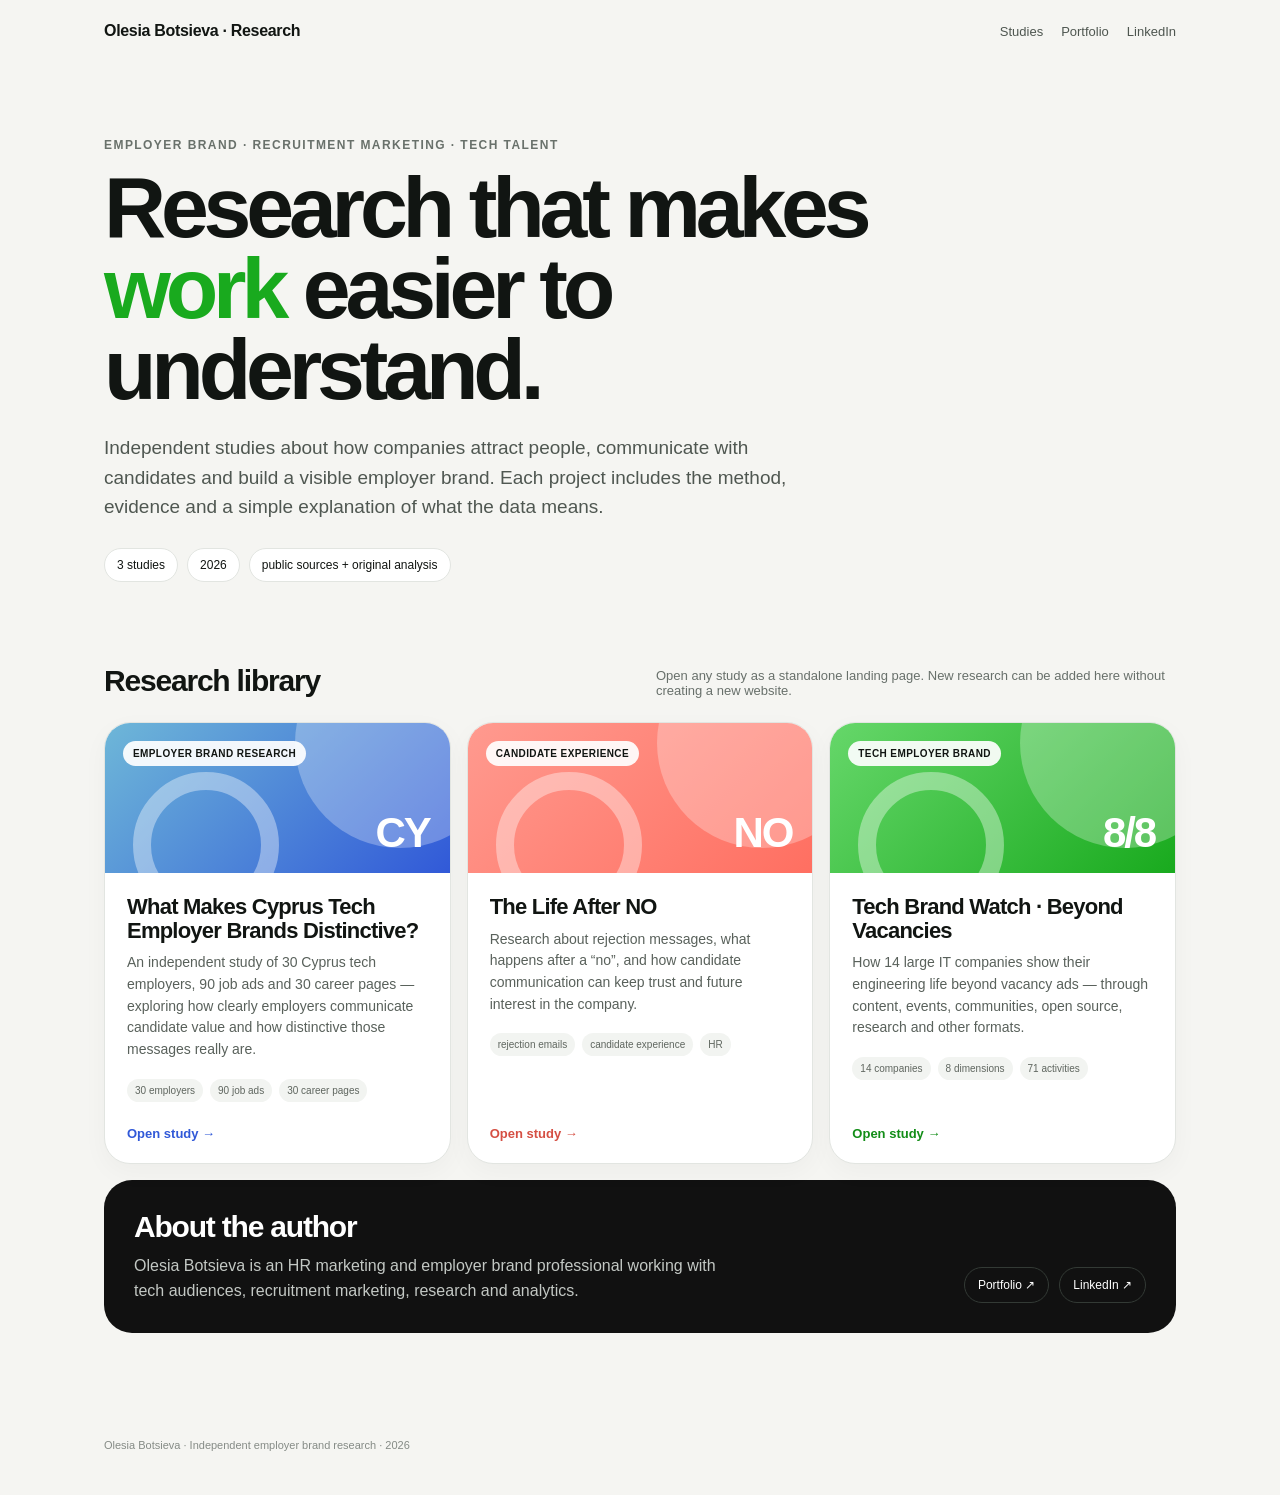
==== index.html @ 3e9462a6 "Update Cyprus research card title and summary" ====
<!doctype html>
<html lang="en">
<head>
<meta charset="utf-8">
<meta name="viewport" content="width=device-width,initial-scale=1,viewport-fit=cover">
<title>Olesia Botsieva — Employer Brand Research</title>
<meta name="description" content="Independent research by Olesia Botsieva on employer brand, recruitment marketing, candidate experience and tech talent.">
<style>
:root{
  --bg:#f5f5f2;--surface:#fff;--ink:#111512;--muted:#68706b;--line:#e2e5e1;
  --green:#19aa1e;--blue:#3159d8;--coral:#ff6f61;--shadow:0 18px 50px rgba(0,0,0,.07)
}
*{box-sizing:border-box}
html{scroll-behavior:smooth}
body{margin:0;font-family:Inter,ui-sans-serif,-apple-system,BlinkMacSystemFont,"Segoe UI",Roboto,Arial,sans-serif;background:var(--bg);color:var(--ink)}
a{text-decoration:none;color:inherit}
.wrap{max-width:1120px;margin:auto;padding:0 24px}
header{padding:22px 0}
.nav{display:flex;align-items:center;gap:20px}
.brand{font-weight:850;letter-spacing:-.02em}
.nav-links{margin-left:auto;display:flex;gap:18px;font-size:13px;color:#4e5650}
.hero{padding:76px 0 54px}
.kicker{font-size:12px;font-weight:850;letter-spacing:.12em;text-transform:uppercase;color:#69716b}
h1{font-size:clamp(46px,8vw,86px);line-height:.94;letter-spacing:-.06em;margin:15px 0 24px;max-width:900px}
h1 em{font-style:normal;color:var(--green)}
.lead{font-size:19px;line-height:1.55;color:#4f5751;max-width:720px}
.meta{display:flex;gap:9px;flex-wrap:wrap;margin-top:26px}
.meta span{background:#fff;border:1px solid var(--line);border-radius:999px;padding:9px 12px;font-size:12px}
.section{padding:28px 0 78px}
.section-head{display:flex;justify-content:space-between;align-items:end;gap:24px;margin-bottom:24px}
.section-head h2{font-size:30px;letter-spacing:-.04em;margin:0}
.section-head p{margin:0;color:var(--muted);font-size:13px;max-width:520px}
.grid{display:grid;grid-template-columns:repeat(3,1fr);gap:16px}
.card{background:var(--surface);border:1px solid var(--line);border-radius:26px;overflow:hidden;box-shadow:0 8px 26px rgba(0,0,0,.035);transition:.2s ease;display:flex;flex-direction:column;min-height:380px}
.card:hover{transform:translateY(-4px);box-shadow:var(--shadow)}
.visual{height:150px;position:relative;overflow:hidden}
.visual:before,.visual:after{content:"";position:absolute;border-radius:50%}
.visual:before{width:210px;height:210px;right:-55px;top:-85px;background:rgba(255,255,255,.28)}
.visual:after{width:110px;height:110px;left:28px;bottom:-45px;border:18px solid rgba(255,255,255,.38)}
.cyprus .visual{background:linear-gradient(135deg,#6eb7d8,#3159d8)}
.no .visual{background:linear-gradient(135deg,#ff9a8f,#ff6f61)}
.tech .visual{background:linear-gradient(135deg,#66d76a,#19aa1e)}
.visual .tag{position:absolute;left:18px;top:18px;padding:7px 10px;border-radius:999px;background:rgba(255,255,255,.92);font-size:10px;font-weight:850;letter-spacing:.04em;text-transform:uppercase}
.visual .mark{position:absolute;right:20px;bottom:16px;color:#fff;font-size:42px;font-weight:900;letter-spacing:-.05em}
.body{padding:22px;display:flex;flex-direction:column;flex:1}
.body h3{font-size:22px;line-height:1.08;letter-spacing:-.035em;margin:0 0 10px}
.body p{font-size:14px;line-height:1.55;color:#59615b;margin:0}
.stats{display:flex;gap:7px;flex-wrap:wrap;margin-top:18px}
.stats span{font-size:10px;background:#f2f4f1;border-radius:999px;padding:6px 8px;color:#5f665f}
.open{margin-top:auto;padding-top:24px;font-size:13px;font-weight:850}
.cyprus .open{color:var(--blue)} .no .open{color:#d54f43} .tech .open{color:#128d17}
.about{margin-top:16px;background:#111;color:#fff;border-radius:28px;padding:30px;display:grid;grid-template-columns:1.2fr .8fr;gap:30px;align-items:end}
.about h2{font-size:30px;letter-spacing:-.04em;margin:0 0 10px}
.about p{margin:0;color:#c3c8c4;line-height:1.55}
.about-links{display:flex;gap:10px;justify-content:flex-end;flex-wrap:wrap}
.about-links a{border:1px solid #333a35;border-radius:999px;padding:10px 13px;font-size:12px}
footer{padding:28px 0 44px;color:#858b86;font-size:11px}
@media(max-width:820px){.grid{grid-template-columns:1fr}.card{min-height:auto}.about{grid-template-columns:1fr}.about-links{justify-content:flex-start}.hero{padding-top:50px}}
@media(max-width:560px){.wrap{padding:0 16px}.nav-links{display:none}.hero{padding:44px 0 38px}h1{font-size:48px}.lead{font-size:16px}.section-head{align-items:flex-start;flex-direction:column}.section{padding-bottom:54px}.visual{height:125px}}
</style>
</head>
<body>
<header><div class="wrap nav"><div class="brand">Olesia Botsieva · Research</div><div class="nav-links"><a href="#studies">Studies</a><a href="https://olesia.work/" target="_blank" rel="noopener">Portfolio</a><a href="https://www.linkedin.com/in/olesruss/" target="_blank" rel="noopener">LinkedIn</a></div></div></header>

<main>
<section class="hero"><div class="wrap">
  <div class="kicker">Employer Brand · Recruitment Marketing · Tech Talent</div>
  <h1>Research that makes <em>work</em> easier to understand.</h1>
  <p class="lead">Independent studies about how companies attract people, communicate with candidates and build a visible employer brand. Each project includes the method, evidence and a simple explanation of what the data means.</p>
  <div class="meta"><span>3 studies</span><span>2026</span><span>public sources + original analysis</span></div>
</div></section>

<section class="section" id="studies"><div class="wrap">
  <div class="section-head"><div><h2>Research library</h2></div><p>Open any study as a standalone landing page. New research can be added here without creating a new website.</p></div>
  <div class="grid">
    <a class="card cyprus" href="./cyprus-tech-evp/">
      <div class="visual"><span class="tag">Employer Brand Research</span><span class="mark">CY</span></div>
      <div class="body">
        <h3>What Makes Cyprus Tech Employer Brands Distinctive?</h3>
        <p>An independent study of 30 Cyprus tech employers, 90 job ads and 30 career pages — exploring how clearly employers communicate candidate value and how distinctive those messages really are.</p>
        <div class="stats"><span>30 employers</span><span>90 job ads</span><span>30 career pages</span></div>
        <div class="open">Open study →</div>
      </div>
    </a>

    <a class="card no" href="./life-after-no/">
      <div class="visual"><span class="tag">Candidate Experience</span><span class="mark">NO</span></div>
      <div class="body">
        <h3>The Life After NO</h3>
        <p>Research about rejection messages, what happens after a “no”, and how candidate communication can keep trust and future interest in the company.</p>
        <div class="stats"><span>rejection emails</span><span>candidate experience</span><span>HR</span></div>
        <div class="open">Open study →</div>
      </div>
    </a>

    <a class="card tech" href="./tech-brand-watch/">
      <div class="visual"><span class="tag">Tech Employer Brand</span><span class="mark">8/8</span></div>
      <div class="body">
        <h3>Tech Brand Watch · Beyond Vacancies</h3>
        <p>How 14 large IT companies show their engineering life beyond vacancy ads — through content, events, communities, open source, research and other formats.</p>
        <div class="stats"><span>14 companies</span><span>8 dimensions</span><span>71 activities</span></div>
        <div class="open">Open study →</div>
      </div>
    </a>
  </div>

  <div class="about">
    <div><h2>About the author</h2><p>Olesia Botsieva is an HR marketing and employer brand professional working with tech audiences, recruitment marketing, research and analytics.</p></div>
    <div class="about-links"><a href="https://olesia.work/" target="_blank" rel="noopener">Portfolio ↗</a><a href="https://www.linkedin.com/in/olesruss/" target="_blank" rel="noopener">LinkedIn ↗</a></div>
  </div>
</div></section>
</main>

<footer><div class="wrap">Olesia Botsieva · Independent employer brand research · 2026</div></footer>
</body>
</html>
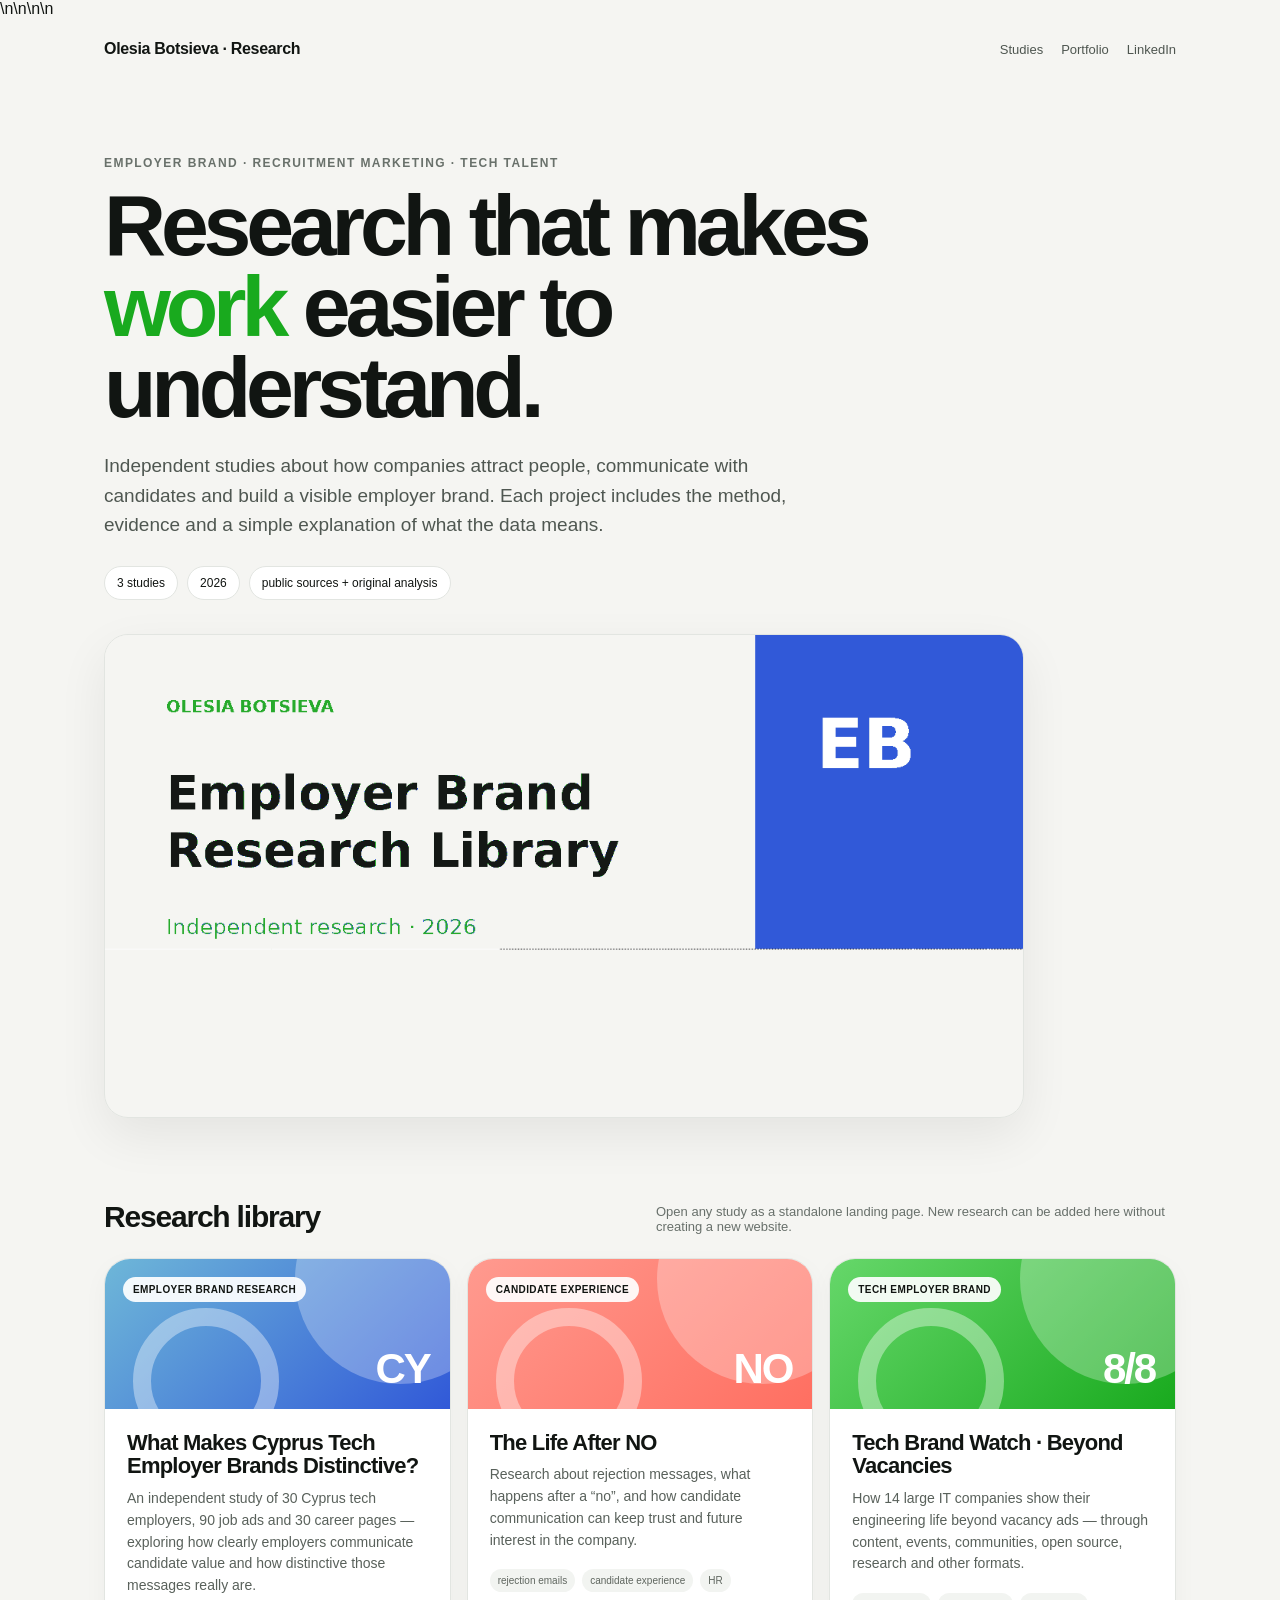
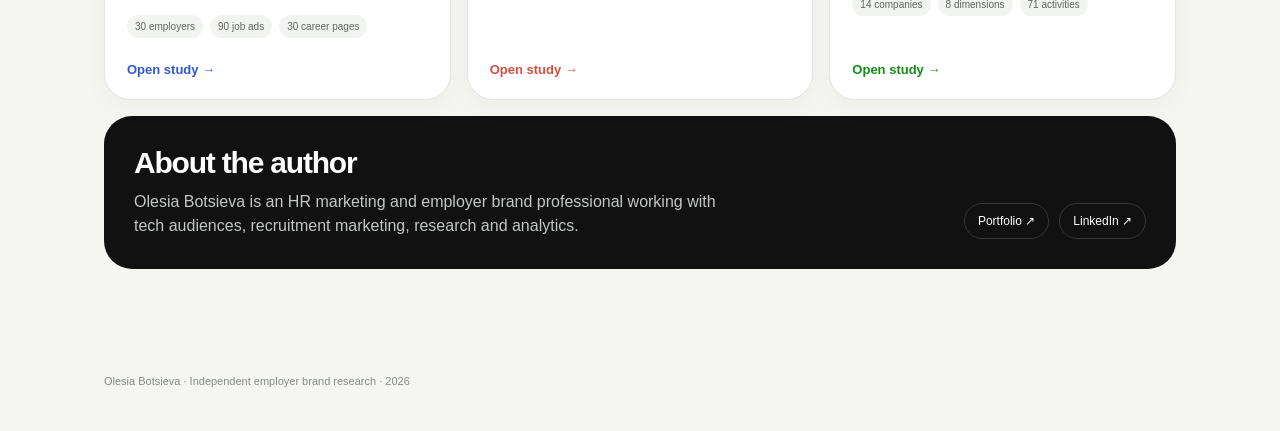
==== commit 5abcc4c8: "Use local research cover on hub and social previews" ====
--- a/index.html
+++ b/index.html
@@ -4,7 +4,17 @@
 <meta charset="utf-8">
 <meta name="viewport" content="width=device-width,initial-scale=1,viewport-fit=cover">
 <title>Olesia Botsieva — Employer Brand Research</title>
-<meta name="description" content="Independent research by Olesia Botsieva on employer brand, recruitment marketing, candidate experience and tech talent.">
+<meta name="description" content="Independent research by Olesia Botsieva on employer branding, recruitment marketing, candidate experience and tech talent.">
+<link rel="canonical" href="https://olesiabositi-hub.github.io/research/">
+<meta property="og:type" content="website">
+<meta property="og:url" content="https://olesiabositi-hub.github.io/research/">
+<meta property="og:title" content="Olesia Botsieva — Employer Brand Research">
+<meta property="og:description" content="Independent studies on employer branding, recruitment marketing, candidate experience and tech talent — with open methodology, evidence and practical insights.">
+<meta property="og:image" content="https://olesiabositi-hub.github.io/research/assets/research-library-social.png">\n<meta property="og:image:secure_url" content="https://olesiabositi-hub.github.io/research/assets/research-library-social.png">\n<meta property="og:image:type" content="image/png">\n<meta property="og:image:width" content="1200">\n<meta property="og:image:height" content="630">
+<meta name="twitter:card" content="summary_large_image">
+<meta name="twitter:title" content="Olesia Botsieva — Employer Brand Research">
+<meta name="twitter:description" content="Independent studies on employer branding, recruitment marketing, candidate experience and tech talent.">
+<meta name="twitter:image" content="https://olesiabositi-hub.github.io/research/assets/research-library-social.png">
 <style>
 :root{
   --bg:#f5f5f2;--surface:#fff;--ink:#111512;--muted:#68706b;--line:#e2e5e1;
@@ -19,7 +29,7 @@
 .nav{display:flex;align-items:center;gap:20px}
 .brand{font-weight:850;letter-spacing:-.02em}
 .nav-links{margin-left:auto;display:flex;gap:18px;font-size:13px;color:#4e5650}
-.hero{padding:76px 0 54px}
+.hero{padding:76px 0 54px}.hero-cover{margin-top:34px;max-width:920px}.hero-cover img{display:block;width:100%;height:auto;border-radius:24px;border:1px solid var(--line);box-shadow:var(--shadow)}
 .kicker{font-size:12px;font-weight:850;letter-spacing:.12em;text-transform:uppercase;color:#69716b}
 h1{font-size:clamp(46px,8vw,86px);line-height:.94;letter-spacing:-.06em;margin:15px 0 24px;max-width:900px}
 h1 em{font-style:normal;color:var(--green)}
@@ -67,7 +77,7 @@
   <div class="kicker">Employer Brand · Recruitment Marketing · Tech Talent</div>
   <h1>Research that makes <em>work</em> easier to understand.</h1>
   <p class="lead">Independent studies about how companies attract people, communicate with candidates and build a visible employer brand. Each project includes the method, evidence and a simple explanation of what the data means.</p>
-  <div class="meta"><span>3 studies</span><span>2026</span><span>public sources + original analysis</span></div>
+  <div class="meta"><span>3 studies</span><span>2026</span><span>public sources + original analysis</span></div><div class="hero-cover"><img src="./assets/research-library-social.png" width="1200" height="630" alt="Olesia Botsieva Employer Brand Research Library cover"></div>
 </div></section>
 
 <section class="section" id="studies"><div class="wrap">
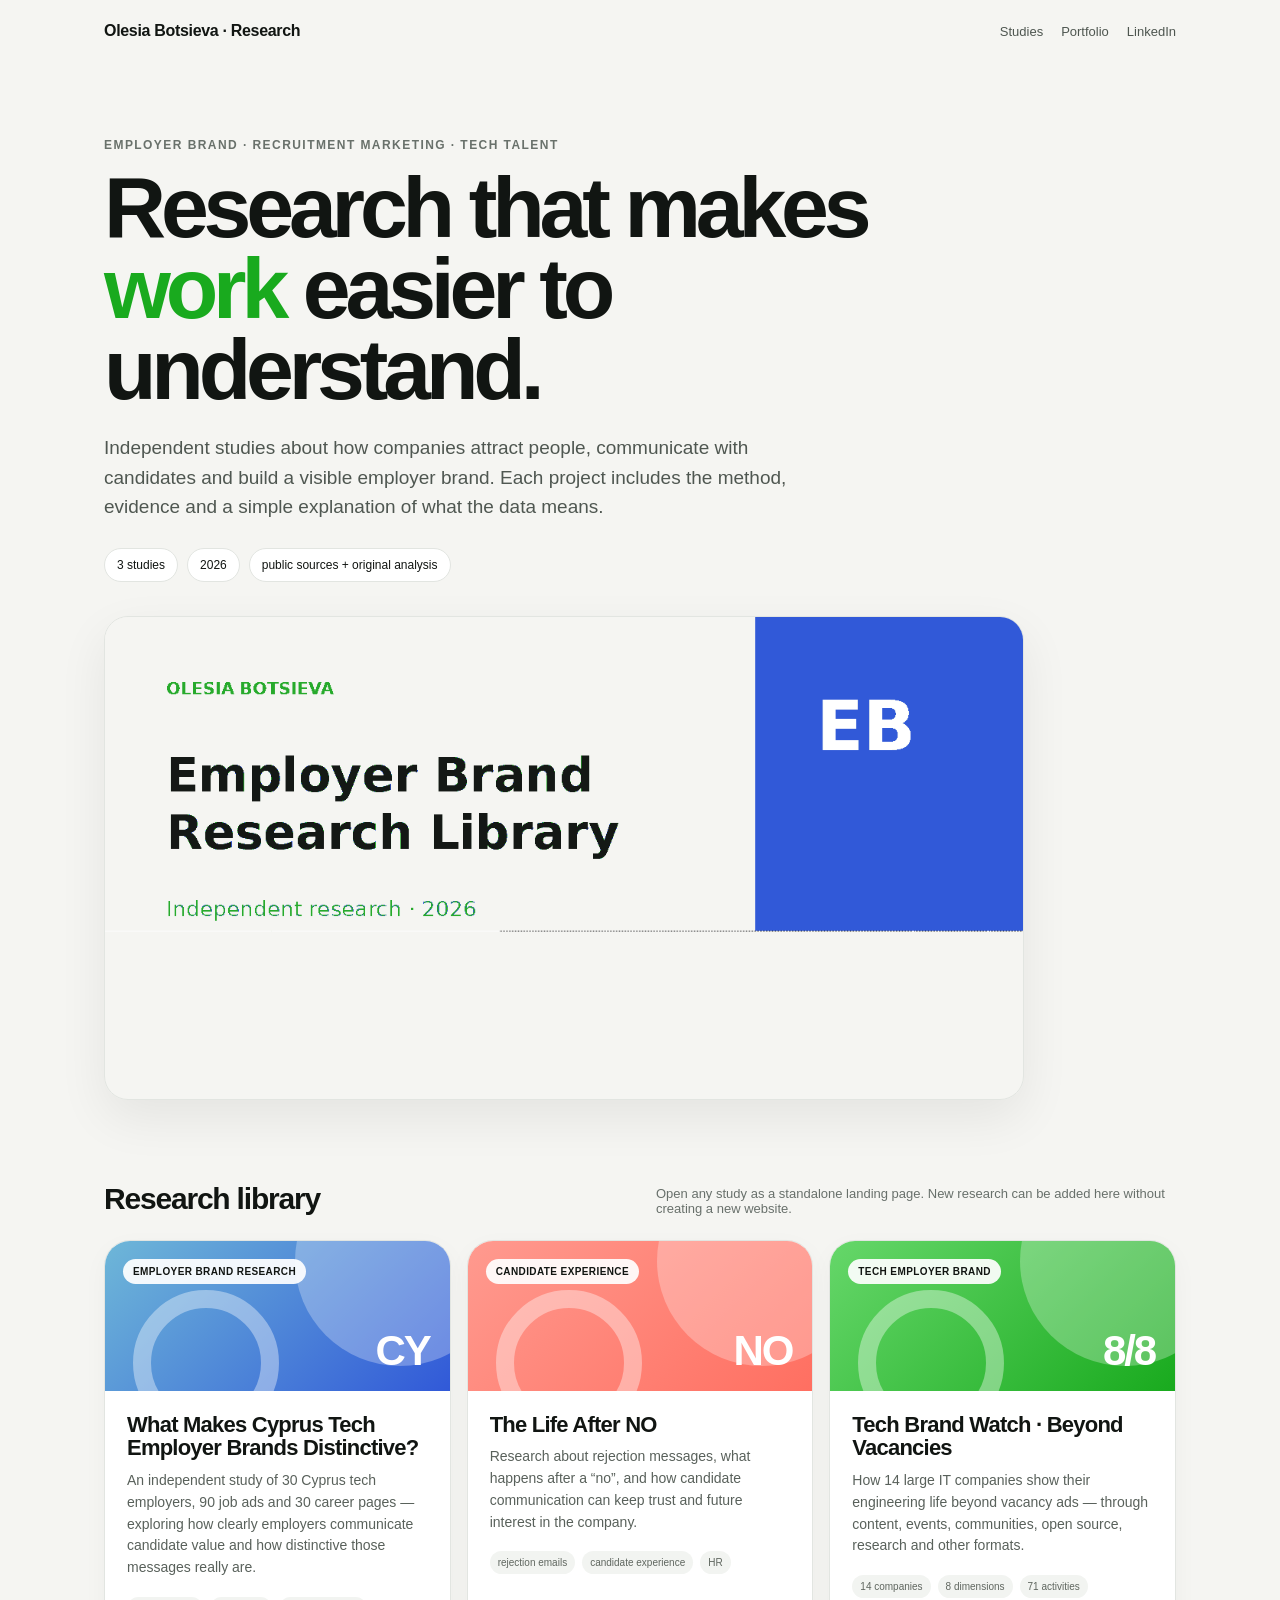
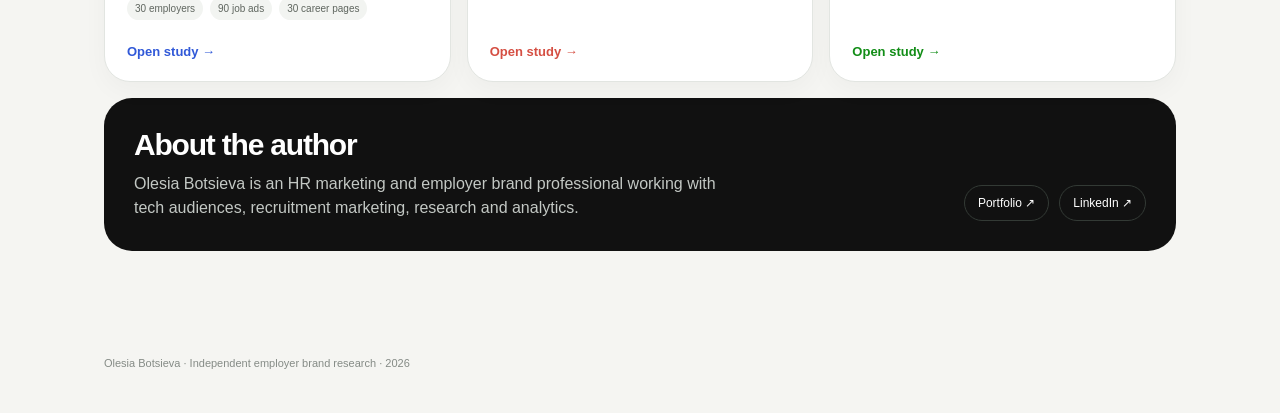
==== commit c0babd7e: "Fix escaped newlines and social preview metadata" ====
--- a/index.html
+++ b/index.html
@@ -10,7 +10,12 @@
 <meta property="og:url" content="https://olesiabositi-hub.github.io/research/">
 <meta property="og:title" content="Olesia Botsieva — Employer Brand Research">
 <meta property="og:description" content="Independent studies on employer branding, recruitment marketing, candidate experience and tech talent — with open methodology, evidence and practical insights.">
-<meta property="og:image" content="https://olesiabositi-hub.github.io/research/assets/research-library-social.png">\n<meta property="og:image:secure_url" content="https://olesiabositi-hub.github.io/research/assets/research-library-social.png">\n<meta property="og:image:type" content="image/png">\n<meta property="og:image:width" content="1200">\n<meta property="og:image:height" content="630">
+<meta property="og:image" content="https://olesiabositi-hub.github.io/research/assets/research-library-social.png">
+<meta property="og:image:secure_url" content="https://olesiabositi-hub.github.io/research/assets/research-library-social.png">
+<meta property="og:image:type" content="image/png">
+<meta property="og:image:width" content="1200">
+<meta property="og:image:height" content="630">
+<meta property="og:image:alt" content="Olesia Botsieva Employer Brand Research Library">
 <meta name="twitter:card" content="summary_large_image">
 <meta name="twitter:title" content="Olesia Botsieva — Employer Brand Research">
 <meta name="twitter:description" content="Independent studies on employer branding, recruitment marketing, candidate experience and tech talent.">
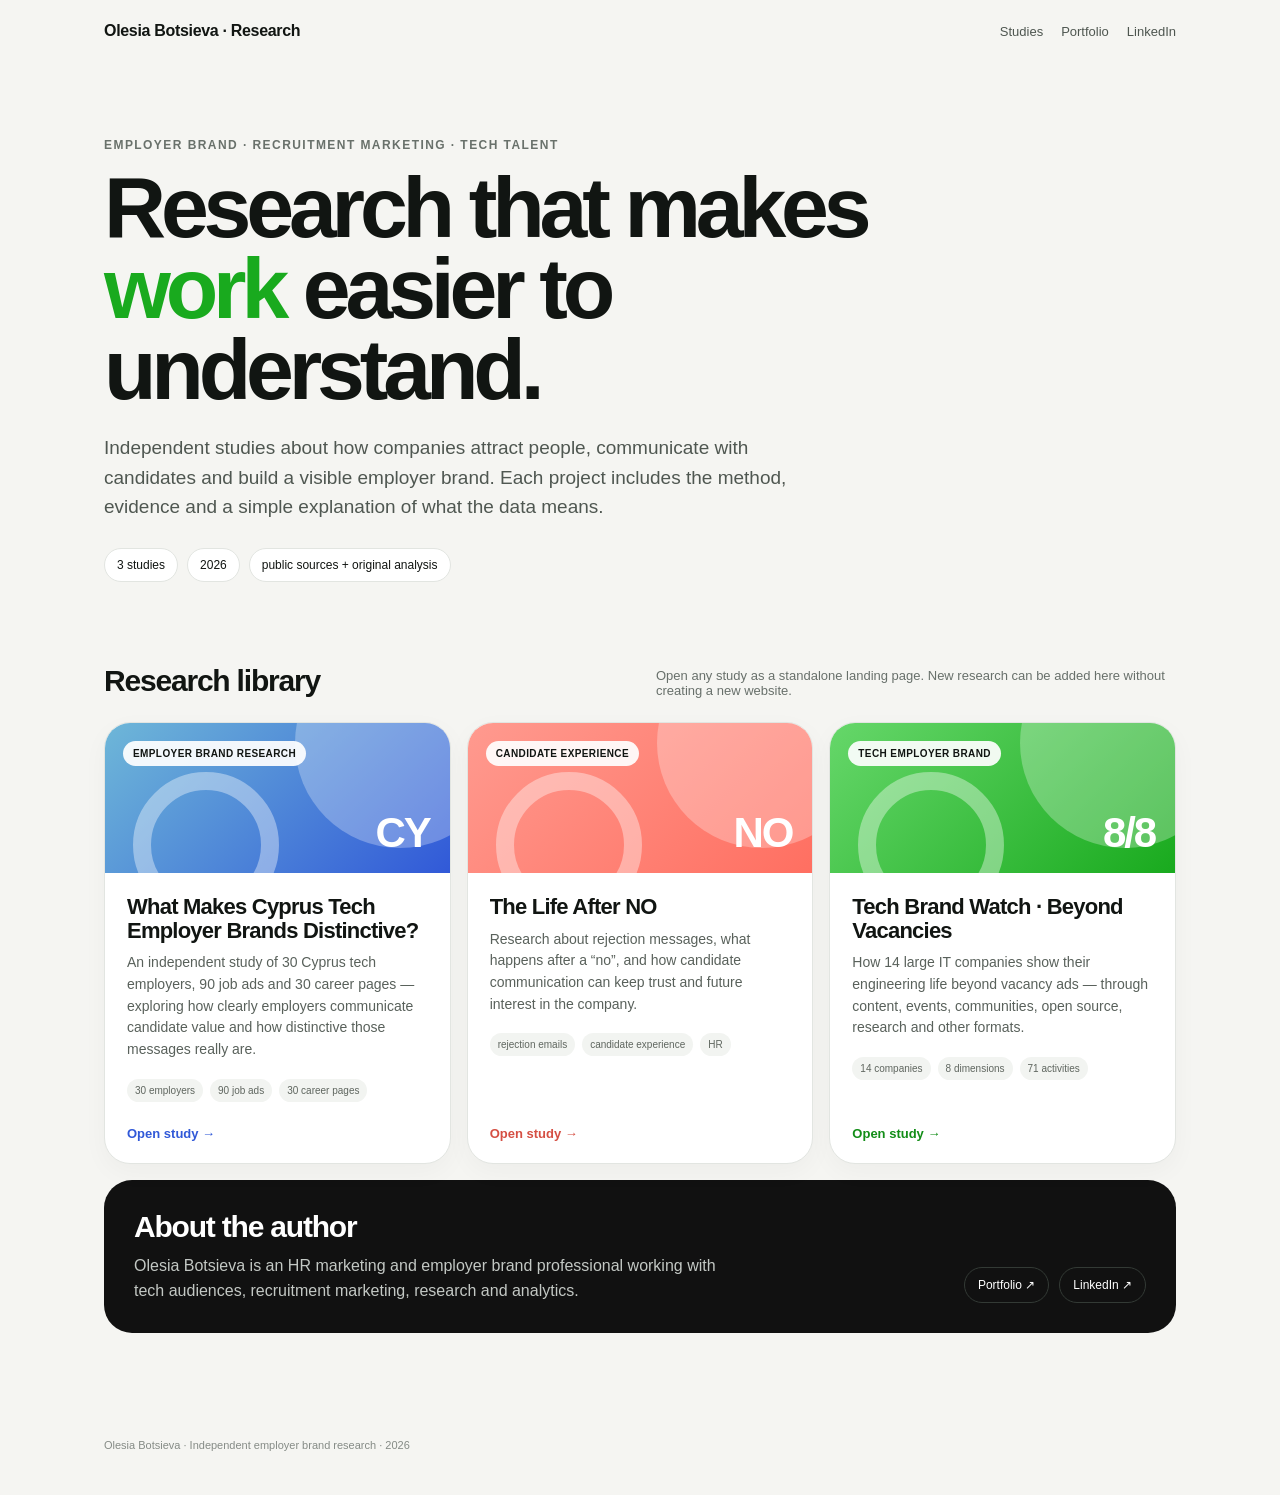
==== commit e18f3011: "Remove redundant hero cover banner" ====
--- a/index.html
+++ b/index.html
@@ -34,7 +34,7 @@
 .nav{display:flex;align-items:center;gap:20px}
 .brand{font-weight:850;letter-spacing:-.02em}
 .nav-links{margin-left:auto;display:flex;gap:18px;font-size:13px;color:#4e5650}
-.hero{padding:76px 0 54px}.hero-cover{margin-top:34px;max-width:920px}.hero-cover img{display:block;width:100%;height:auto;border-radius:24px;border:1px solid var(--line);box-shadow:var(--shadow)}
+.hero{padding:76px 0 54px}
 .kicker{font-size:12px;font-weight:850;letter-spacing:.12em;text-transform:uppercase;color:#69716b}
 h1{font-size:clamp(46px,8vw,86px);line-height:.94;letter-spacing:-.06em;margin:15px 0 24px;max-width:900px}
 h1 em{font-style:normal;color:var(--green)}
@@ -82,7 +82,7 @@
   <div class="kicker">Employer Brand · Recruitment Marketing · Tech Talent</div>
   <h1>Research that makes <em>work</em> easier to understand.</h1>
   <p class="lead">Independent studies about how companies attract people, communicate with candidates and build a visible employer brand. Each project includes the method, evidence and a simple explanation of what the data means.</p>
-  <div class="meta"><span>3 studies</span><span>2026</span><span>public sources + original analysis</span></div><div class="hero-cover"><img src="./assets/research-library-social.png" width="1200" height="630" alt="Olesia Botsieva Employer Brand Research Library cover"></div>
+  <div class="meta"><span>3 studies</span><span>2026</span><span>public sources + original analysis</span></div>
 </div></section>
 
 <section class="section" id="studies"><div class="wrap">
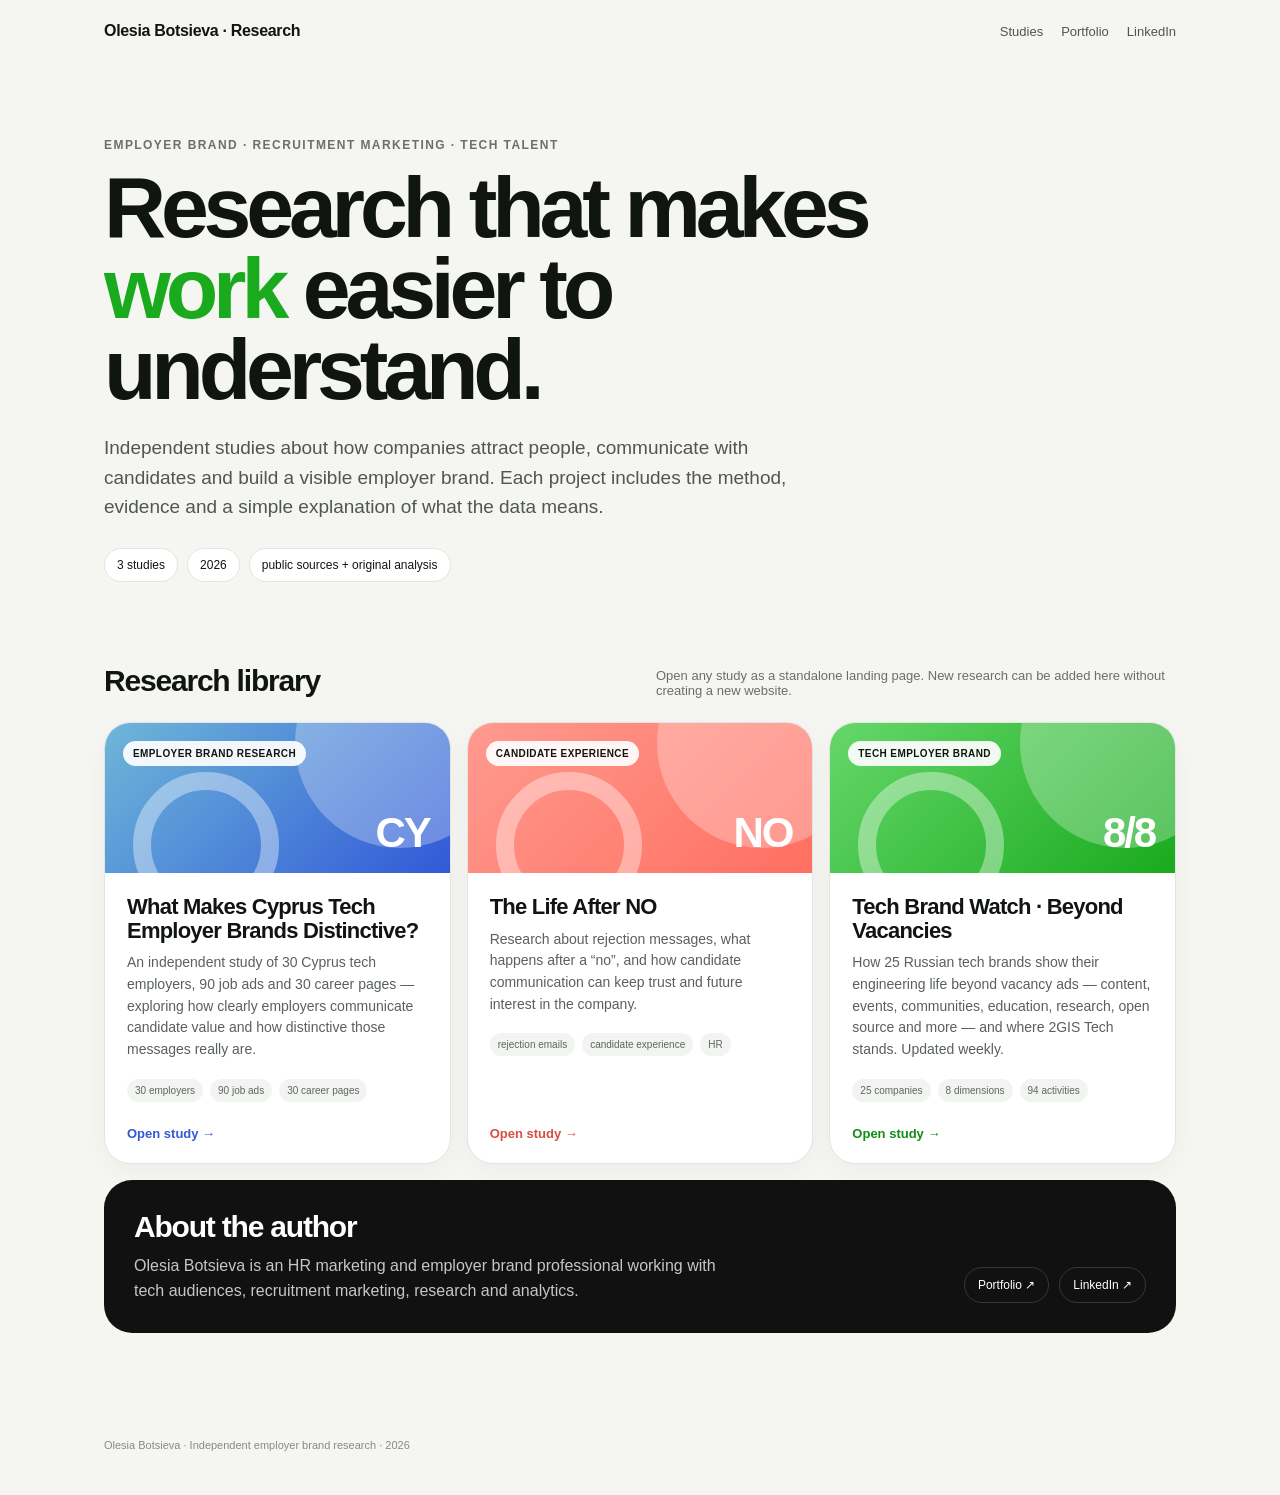
==== commit ad49abdc: "Tech Brand Watch: превью для ссылок и актуальная карточка в библиотеке - og/twitter-теги и баннер 12" ====
--- a/index.html
+++ b/index.html
@@ -112,8 +112,8 @@
       <div class="visual"><span class="tag">Tech Employer Brand</span><span class="mark">8/8</span></div>
       <div class="body">
         <h3>Tech Brand Watch · Beyond Vacancies</h3>
-        <p>How 14 large IT companies show their engineering life beyond vacancy ads — through content, events, communities, open source, research and other formats.</p>
-        <div class="stats"><span>14 companies</span><span>8 dimensions</span><span>71 activities</span></div>
+        <p>How 25 Russian tech brands show their engineering life beyond vacancy ads — content, events, communities, education, research, open source and more — and where 2GIS Tech stands. Updated weekly.</p>
+        <div class="stats"><span>25 companies</span><span>8 dimensions</span><span>94 activities</span></div>
         <div class="open">Open study →</div>
       </div>
     </a>
